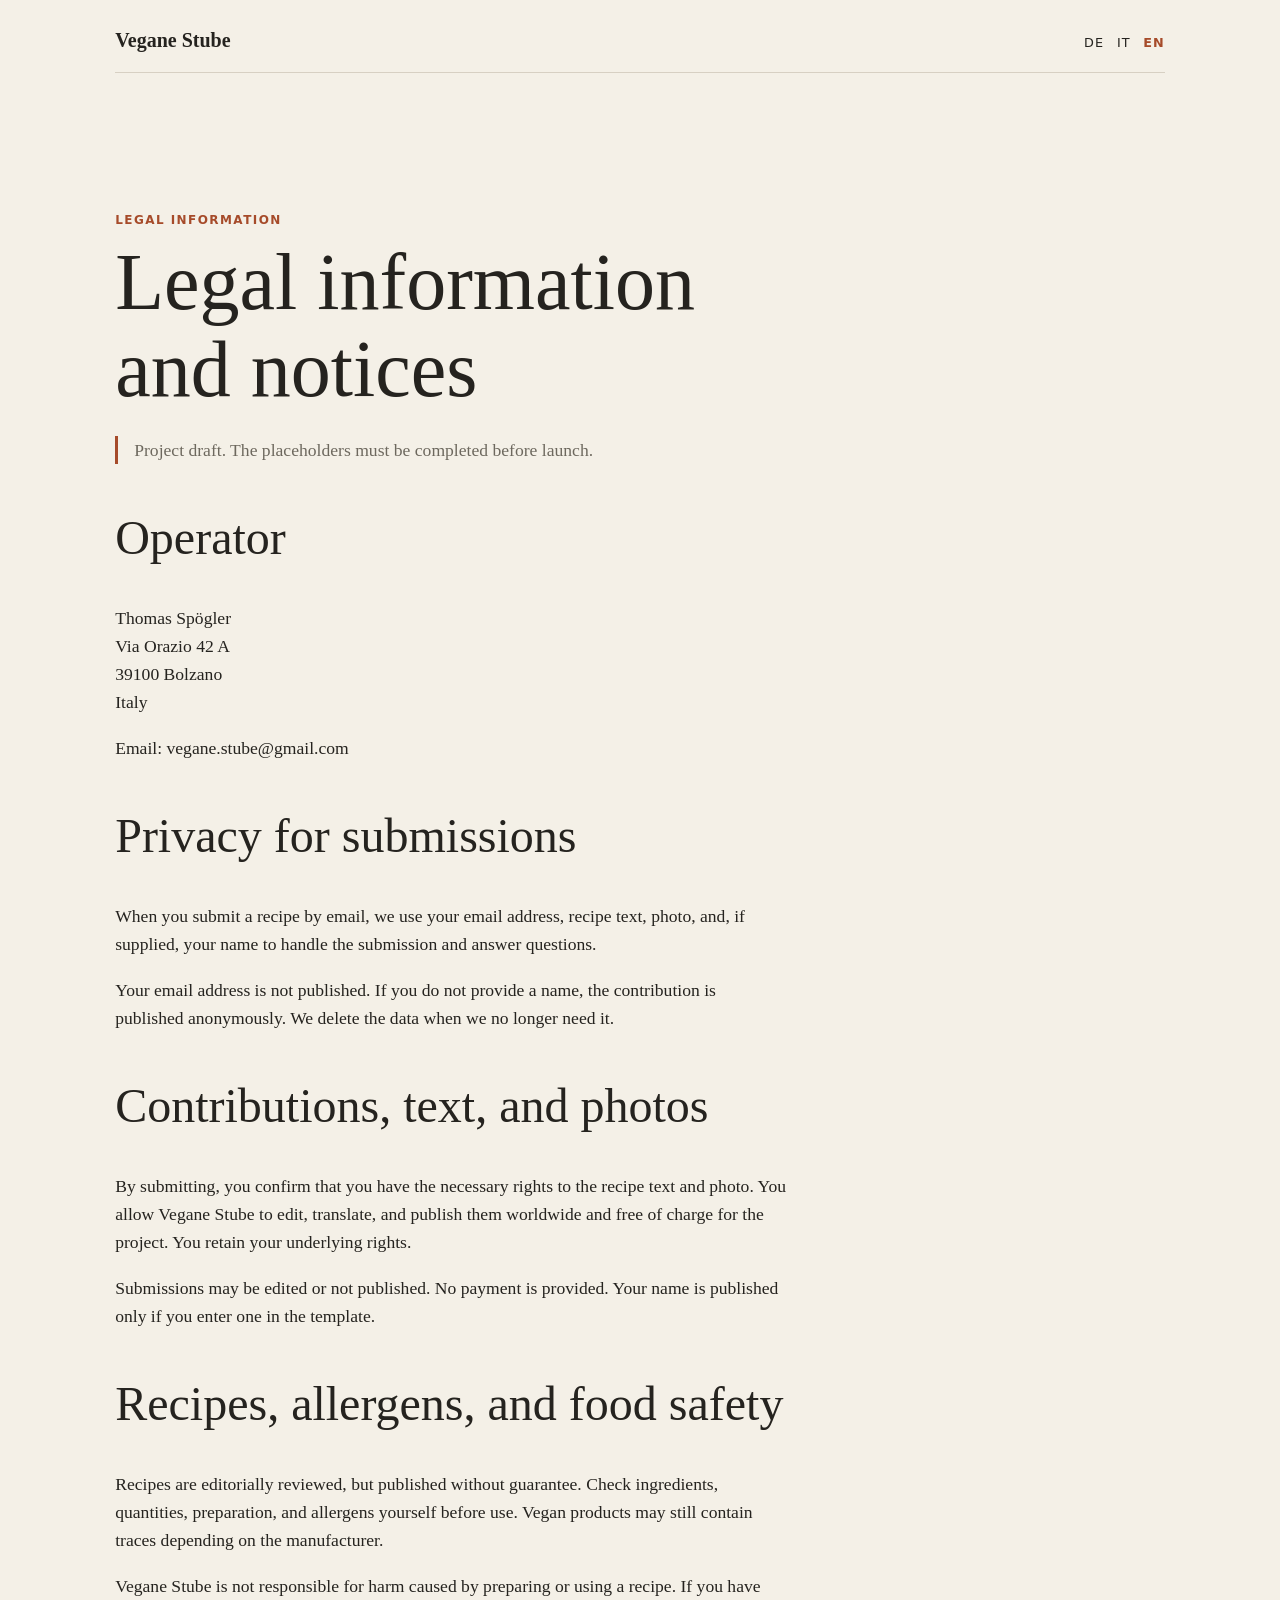
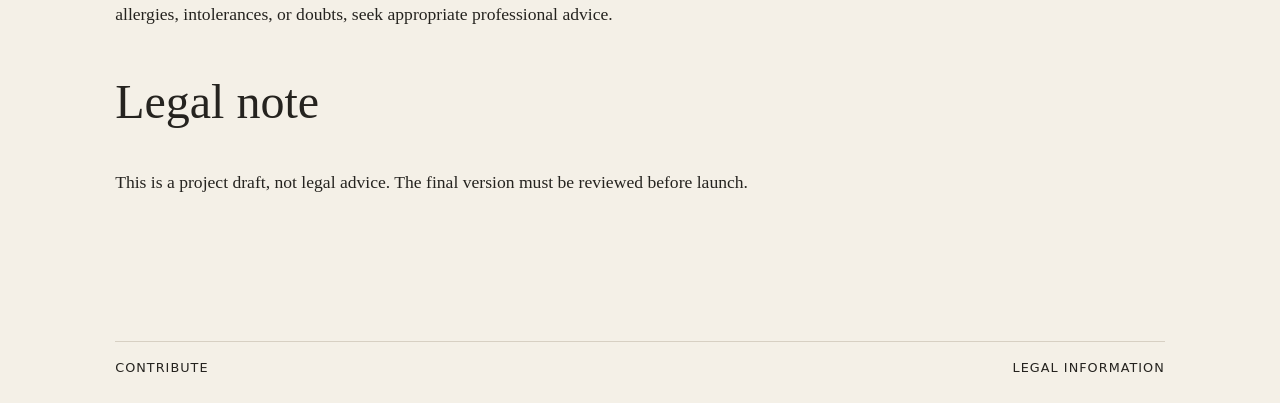
==== en/legal/index.html @ 54d412f8 "Initial Vegane Stube website Add the multilingual static recipe site, contribution workflow, legal d" ====
<!doctype html>
<html lang="en">
<head>
  <meta charset="utf-8">
  <meta name="viewport" content="width=device-width, initial-scale=1">
  <title>Legal information – Vegane Stube</title>
  <link rel="stylesheet" href="../../assets/site.css?v=3">
</head>
<body>
  <header class="site-header"><a class="site-title" href="../../en/">Vegane Stube</a><nav aria-label="Language"><a href="../../de/impressum/">DE</a><a href="../../it/legal/">IT</a><a href="./" aria-current="page">EN</a></nav></header>
  <main class="page">
    <p class="eyebrow">Legal information</p>
    <h1>Legal information and notices</h1>
    <p class="notice">Project draft. The placeholders must be completed before launch.</p>
    <h2>Operator</h2>
    <p>Thomas Spögler<br>Via Orazio 42 A<br>39100 Bolzano<br>Italy</p>
    <p>Email: vegane.stube@gmail.com</p>
    <h2>Privacy for submissions</h2>
    <p>When you submit a recipe by email, we use your email address, recipe text, photo, and, if supplied, your name to handle the submission and answer questions.</p>
    <p>Your email address is not published. If you do not provide a name, the contribution is published anonymously. We delete the data when we no longer need it.</p>
    <h2>Contributions, text, and photos</h2>
    <p>By submitting, you confirm that you have the necessary rights to the recipe text and photo. You allow Vegane Stube to edit, translate, and publish them worldwide and free of charge for the project. You retain your underlying rights.</p>
    <p>Submissions may be edited or not published. No payment is provided. Your name is published only if you enter one in the template.</p>
    <h2>Recipes, allergens, and food safety</h2>
    <p>Recipes are editorially reviewed, but published without guarantee. Check ingredients, quantities, preparation, and allergens yourself before use. Vegan products may still contain traces depending on the manufacturer.</p>
    <p>Vegane Stube is not responsible for harm caused by preparing or using a recipe. If you have allergies, intolerances, or doubts, seek appropriate professional advice.</p>
    <h2>Legal note</h2>
    <p>This is a project draft, not legal advice. The final version must be reviewed before launch.</p>
  </main>
  <footer class="site-footer"><a href="../contribute/">Contribute</a><a href="./">Legal information</a></footer>
</body>
</html>
---- assets/site.css ----
:root {
  color-scheme: light;
  --paper: #f4f0e7;
  --ink: #25231f;
  --muted: #6d685e;
  --accent: #a64b2a;
  --line: #d7d0c3;
  font-family: Georgia, "Times New Roman", serif;
}

* { box-sizing: border-box; }

body {
  display: flex;
  flex-direction: column;
  max-width: 72rem;
  min-height: 100vh;
  margin: 0 auto;
  padding: 1.5rem clamp(1.25rem, 4vw, 4rem);
  background: var(--paper);
  color: var(--ink);
  font-size: 1.1rem;
  line-height: 1.6;
}

main { flex: 1; }

a { color: inherit; }
a:hover { color: var(--accent); }

.site-header, .site-footer {
  display: flex;
  justify-content: space-between;
  gap: 1rem;
  align-items: baseline;
}

.site-header { border-bottom: 1px solid var(--line); padding-bottom: 1rem; }
.site-title { font-size: 1.25rem; font-weight: bold; text-decoration: none; }
nav, .site-footer { font-family: system-ui, sans-serif; font-size: .8rem; letter-spacing: .08em; text-transform: uppercase; }
nav { display: flex; gap: .8rem; }
nav a { text-decoration: none; }
nav a[aria-current="page"] { color: var(--accent); font-weight: bold; }

main { padding: 8rem 0; }
.hero { max-width: 48rem; }
.eyebrow { color: var(--accent); font: bold .75rem/1.2 system-ui, sans-serif; letter-spacing: .12em; text-transform: uppercase; }
h1, h2 { font-weight: normal; line-height: 1.08; }
h1 { max-width: 12ch; margin: .75rem 0 1.5rem; font-size: clamp(3rem, 8vw, 6.5rem); }
h2 { font-size: clamp(2rem, 4vw, 3rem); }
.intro { max-width: 38rem; color: var(--muted); font-size: 1.3rem; }
.section { max-width: 34rem; margin-top: 10rem; }
.section-heading { border-top: 1px solid var(--line); padding-top: 1rem; }
.section-heading h2 { margin-top: .5rem; }
.button { display: inline-block; margin-top: 1rem; padding: .7rem 1rem; background: var(--accent); color: #fff; text-decoration: none; }
.button:hover { background: var(--ink); color: #fff; }
.button-secondary { margin-left: .5rem; background: transparent; color: var(--accent); border: 1px solid var(--accent); }
.button-secondary:hover { color: #fff; }
.page { max-width: 42rem; }
.page h1 { max-width: none; font-size: clamp(3rem, 8vw, 5rem); }
.page h2 { margin-top: 3rem; }
li { margin: .5rem 0; }
code { padding: .1em .3em; background: #fff; color: var(--accent); font-family: ui-monospace, SFMono-Regular, Menlo, Monaco, Consolas, monospace; font-size: .85em; }
.notice { border-left: 3px solid var(--accent); padding-left: 1rem; color: var(--muted); }
.recipe-list { display: grid; gap: 1rem; margin-top: 2rem; }
.collection-tools { margin-top: 3rem; }
.collection-tools input { width: 100%; padding: 1rem; border: 1px solid var(--line); background: #fff; color: var(--ink); font: 1.2rem Georgia, "Times New Roman", serif; }
.category-filters { display: flex; gap: .5rem; width: 100%; margin-top: 1rem; }
.filter-button { flex: 1; padding: .75rem; border: 1px solid var(--line); border-radius: 0; background: transparent; color: var(--ink); cursor: pointer; font: .8rem system-ui, sans-serif; transition: background-color .15s ease, border-color .15s ease, color .15s ease; }
.filter-button.is-active, .filter-button:hover { border-color: var(--accent); background: var(--accent); color: #fff; }
.filter-button:focus-visible, .collection-tools input:focus-visible { outline: 2px solid var(--accent); outline-offset: 3px; }
.filter-empty { color: var(--muted); }
.recipe-card { display: block; border-top: 1px solid var(--line); padding: 1.25rem 0; text-decoration: none; transition: padding-left .15s ease; }
.recipe-card:hover { padding-left: .75rem; }
.recipe-card h2 { margin: 0; font-size: 2rem; }
.recipe-card p { margin: .25rem 0 0; color: var(--muted); }
.recipe-meta { color: var(--accent); font: .75rem system-ui, sans-serif; letter-spacing: .08em; text-transform: uppercase; }
.guide-warning { color: var(--accent); font: .75rem system-ui, sans-serif; letter-spacing: .08em; text-transform: uppercase; }
.recipe-card[data-category="first"] .recipe-meta { color: #6c7d4d; }
.recipe-card[data-category="second"] .recipe-meta { color: var(--accent); }
.recipe-card[data-category="dessert"] .recipe-meta { color: #8a5b76; }
.recipe-layout { display: block; }
.recipe-layout h2 { margin-top: 0; }
.recipe-layout ul, .recipe-layout ol { padding-left: 1.25rem; }
.recipe-layout ol { max-width: 52rem; }
.recipe-intro { color: var(--muted); font-size: 1.3rem; }
.recipe-image { display: block; width: 100%; max-height: 30rem; margin: 2rem 0; object-fit: cover; }
.recipe-note { margin-top: 2rem; border-left: 3px solid var(--accent); padding-left: 1rem; }
.back-link { font: .8rem system-ui, sans-serif; text-transform: uppercase; letter-spacing: .08em; }
.site-footer { border-top: 1px solid var(--line); padding-top: 1rem; }
.site-footer a { text-decoration: none; }

@media (max-width: 35rem) {
  main { padding: 5rem 0; }
  .section { margin-top: 7rem; }
  .site-footer { align-items: flex-start; flex-direction: column; }
  .button-secondary { margin-left: 0; }
  .recipe-card:hover { padding-left: 0; }
}
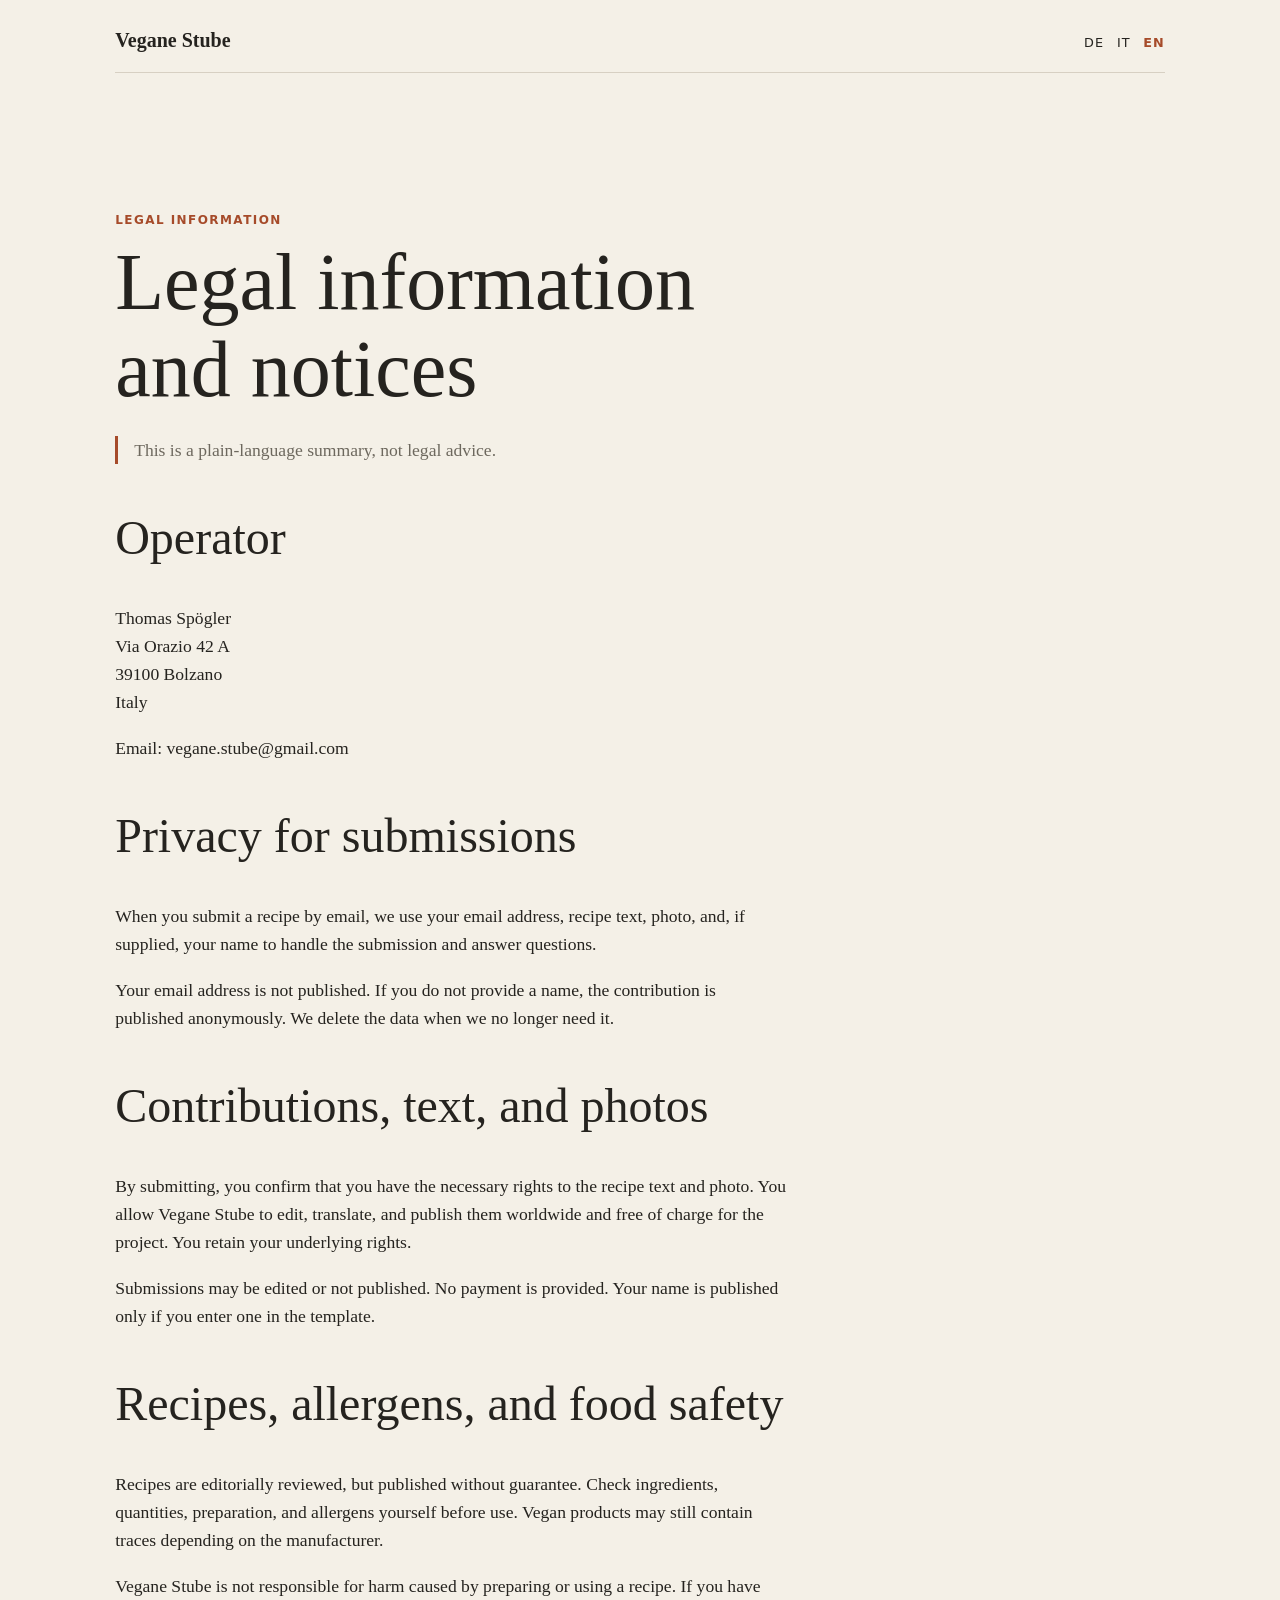
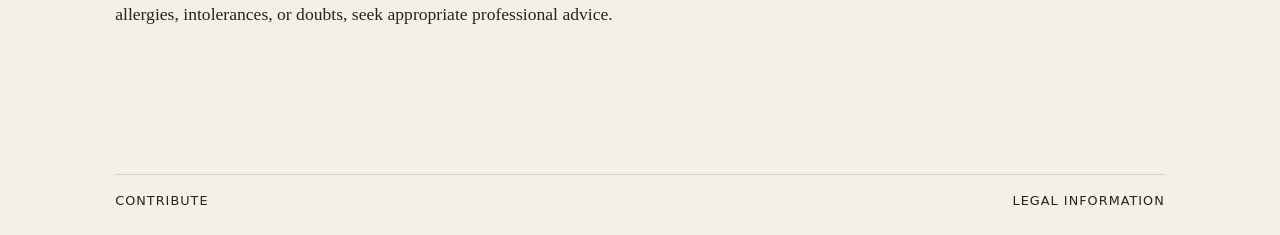
==== commit b2816840: "Remove outdated legal note sections Keep the multilingual legal pages focused on the current privacy" ====
--- a/en/legal/index.html
+++ b/en/legal/index.html
@@ -11,7 +11,7 @@
   <main class="page">
     <p class="eyebrow">Legal information</p>
     <h1>Legal information and notices</h1>
-    <p class="notice">Project draft. The placeholders must be completed before launch.</p>
+    <p class="notice">This is a plain-language summary, not legal advice.</p>
     <h2>Operator</h2>
     <p>Thomas Spögler<br>Via Orazio 42 A<br>39100 Bolzano<br>Italy</p>
     <p>Email: vegane.stube@gmail.com</p>
@@ -24,8 +24,6 @@
     <h2>Recipes, allergens, and food safety</h2>
     <p>Recipes are editorially reviewed, but published without guarantee. Check ingredients, quantities, preparation, and allergens yourself before use. Vegan products may still contain traces depending on the manufacturer.</p>
     <p>Vegane Stube is not responsible for harm caused by preparing or using a recipe. If you have allergies, intolerances, or doubts, seek appropriate professional advice.</p>
-    <h2>Legal note</h2>
-    <p>This is a project draft, not legal advice. The final version must be reviewed before launch.</p>
   </main>
   <footer class="site-footer"><a href="../contribute/">Contribute</a><a href="./">Legal information</a></footer>
 </body>
